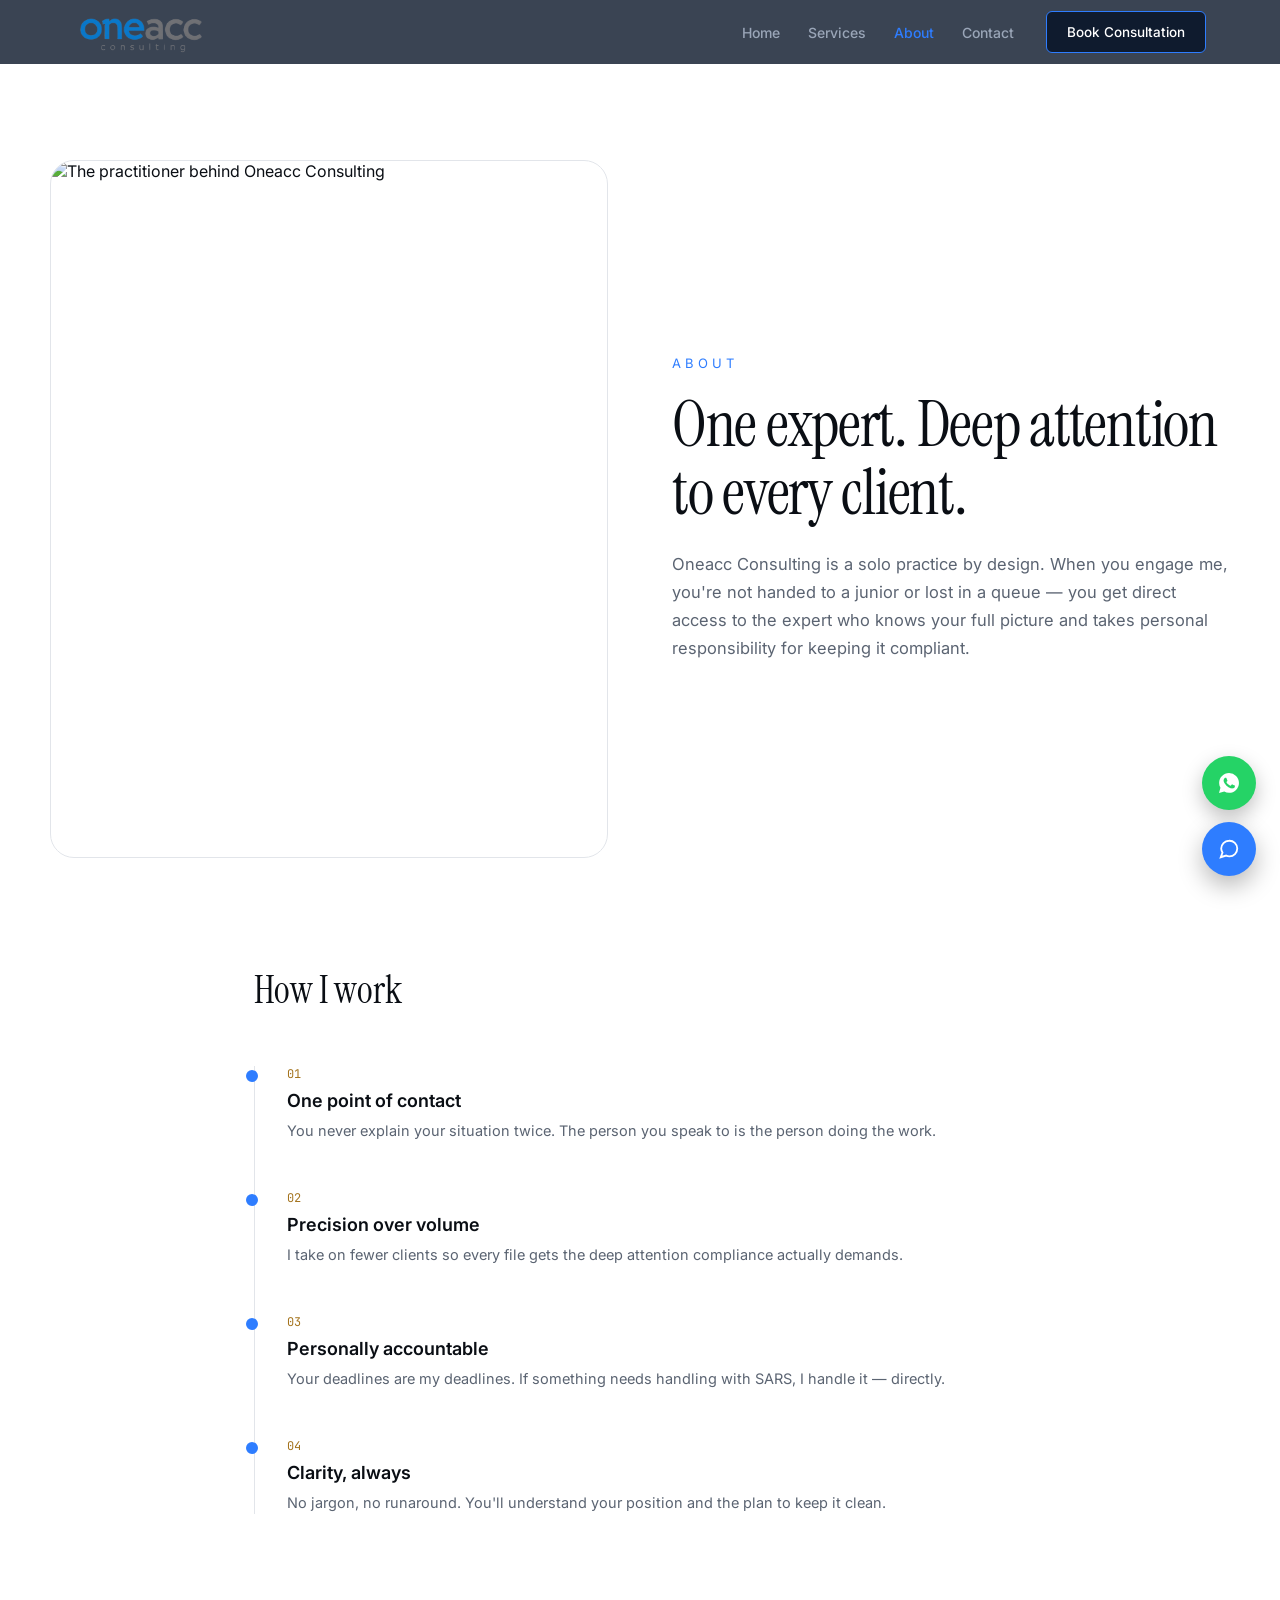
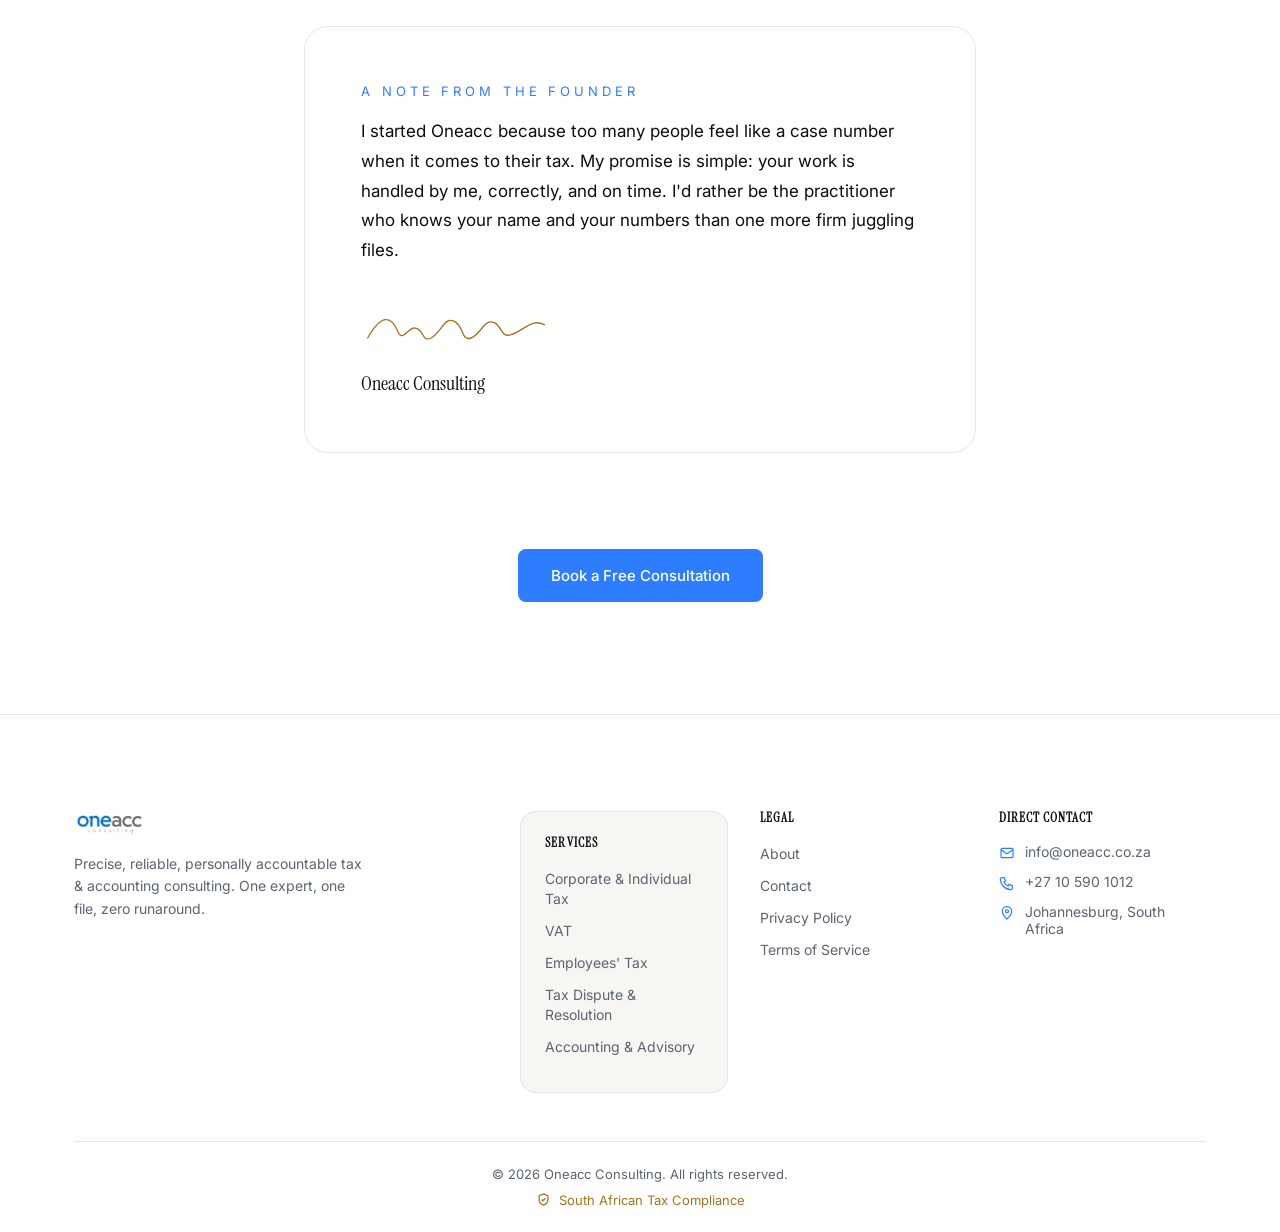
==== about.html @ d965325f "Initial commit: Oneacc Consulting site" ====
<!DOCTYPE html>
<html lang="en">
<head>
<meta charset="UTF-8" />
<meta name="viewport" content="width=device-width, initial-scale=1.0" />
<title>About — Oneacc Consulting</title>
<meta name="description" content="Oneacc Consulting is a solo practice by design — direct access to the expert who knows your full picture." />
<link rel="preconnect" href="https://fonts.googleapis.com" />
<link rel="preconnect" href="https://fonts.gstatic.com" crossorigin />
<link href="https://fonts.googleapis.com/css2?family=Instrument+Serif:ital@0;1&family=Inter:wght@300;400;500;600;700&family=JetBrains+Mono:wght@400;500;600;700&display=swap" rel="stylesheet" />
<link rel="stylesheet" href="styles.css?v=4" />
</head>
<body>

<header class="site-header glass-navy">
  <div class="wrap">
    <a href="index.html" class="logo"><img src="assets/logo.png" alt="Oneacc Consulting" /></a>
    <nav class="main-nav" id="main-nav">
      <ul>
        <li><a href="index.html">Home</a></li>
        <li><a href="services.html">Services</a></li>
        <li><a href="about.html" class="active">About</a></li>
        <li><a href="contact.html">Contact</a></li>
      </ul>
      <a href="contact.html" class="btn btn-nav btn-sm">Book Consultation</a>
    </nav>
    <button class="nav-toggle" aria-label="Toggle menu" aria-expanded="false">
      <svg viewBox="0 0 24 24" fill="none" stroke="currentColor" stroke-width="2"><path d="M3 6h18M3 12h18M3 18h18"/></svg>
    </button>
  </div>
</header>

<section class="wrap about-intro">
  <div class="portrait-frame reveal">
    <img src="https://images.unsplash.com/photo-1617244145995-f79f45448c5c?fm=jpg&amp;q=75&amp;w=900&amp;auto=format&amp;fit=crop" alt="The practitioner behind Oneacc Consulting" loading="lazy" />
  </div>
  <div class="reveal">
    <p class="eyebrow">About</p>
    <h1>One expert. Deep attention to every client.</h1>
    <p class="bio" style="margin-top:24px;">Oneacc Consulting is a solo practice by design. When you engage me, you're not handed to a junior or lost in a queue — you get direct access to the expert who knows your full picture and takes personal responsibility for keeping it compliant.</p>
  </div>
</section>

<section class="timeline-section">
  <h2 class="reveal">How I work</h2>
  <div class="timeline">
    <div class="timeline-item reveal">
      <span class="num">01</span>
      <h4>One point of contact</h4>
      <p>You never explain your situation twice. The person you speak to is the person doing the work.</p>
    </div>
    <div class="timeline-item reveal">
      <span class="num">02</span>
      <h4>Precision over volume</h4>
      <p>I take on fewer clients so every file gets the deep attention compliance actually demands.</p>
    </div>
    <div class="timeline-item reveal">
      <span class="num">03</span>
      <h4>Personally accountable</h4>
      <p>Your deadlines are my deadlines. If something needs handling with SARS, I handle it — directly.</p>
    </div>
    <div class="timeline-item reveal">
      <span class="num">04</span>
      <h4>Clarity, always</h4>
      <p>No jargon, no runaround. You'll understand your position and the plan to keep it clean.</p>
    </div>
  </div>
</section>

<div class="founder-note-wrap">
  <div class="founder-note reveal">
    <p class="eyebrow">A note from the founder</p>
    <p class="body">I started Oneacc because too many people feel like a case number when it comes to their tax. My promise is simple: your work is handled by me, correctly, and on time. I'd rather be the practitioner who knows your name and your numbers than one more firm juggling files.</p>
    <svg class="signature-svg" viewBox="0 0 300 80" xmlns="http://www.w3.org/2000/svg">
      <path d="M10 55 C 30 20, 45 20, 55 45 C 62 62, 70 40, 80 40 C 95 40, 90 62, 105 55 C 120 48, 125 22, 140 30 C 155 38, 150 60, 165 55 C 180 50, 185 25, 200 32 C 212 38, 210 55, 225 50 C 245 44, 255 25, 275 35" />
    </svg>
    <p class="signoff">Oneacc Consulting</p>
  </div>
</div>

<div class="about-cta reveal">
  <a href="contact.html" class="btn btn-action">Book a Free Consultation</a>
</div>

<footer class="site-footer">
  <div class="wrap">
    <div class="footer-grid">
      <div class="footer-brand">
        <a href="index.html"><img src="assets/logo.png" alt="Oneacc Consulting" /></a>
        <p>Precise, reliable, personally accountable tax &amp; accounting consulting. One expert, one file, zero runaround.</p>
      </div>
      <div class="footer-col footer-services">
        <h4>Services</h4>
        <ul>
          <li><a href="services.html">Corporate &amp; Individual Tax</a></li>
          <li><a href="services.html">VAT</a></li>
          <li><a href="services.html">Employees' Tax</a></li>
          <li><a href="services.html">Tax Dispute &amp; Resolution</a></li>
          <li><a href="services.html">Accounting &amp; Advisory</a></li>
        </ul>
      </div>
      <div class="footer-col">
        <h4>Legal</h4>
        <ul>
          <li><a href="about.html">About</a></li>
          <li><a href="contact.html">Contact</a></li>
          <li><a href="#">Privacy Policy</a></li>
          <li><a href="#">Terms of Service</a></li>
        </ul>
      </div>
      <div class="footer-col">
        <h4>Direct Contact</h4>
        <ul class="footer-contact">
          <li><svg viewBox="0 0 24 24" fill="none" stroke="currentColor" stroke-width="1.8"><rect x="3" y="5" width="18" height="14" rx="2"/><path d="M3 7l9 6 9-6"/></svg><span>info@oneacc.co.za</span></li>
          <li><svg viewBox="0 0 24 24" fill="none" stroke="currentColor" stroke-width="1.8"><path d="M4 4h4l2 5-2.5 1.5a12 12 0 0 0 6 6L15 14l5 2v4a2 2 0 0 1-2 2C9.5 22 2 14.5 2 6a2 2 0 0 1 2-2z"/></svg><span>+27 10 590 1012</span></li>
          <li><svg viewBox="0 0 24 24" fill="none" stroke="currentColor" stroke-width="1.8"><path d="M12 21s7-6.3 7-11.5A7 7 0 0 0 5 9.5C5 14.7 12 21 12 21z"/><circle cx="12" cy="9.5" r="2.3"/></svg><span>Johannesburg, South Africa</span></li>
        </ul>
      </div>
    </div>
    <div class="footer-bottom">
      <span>© <span id="year"></span> Oneacc Consulting. All rights reserved.</span>
      <span class="compliance-badge">
        <svg class="gold-breath" viewBox="0 0 24 24" fill="none" stroke="currentColor" stroke-width="2"><path d="M12 3l7 3v6c0 4.5-3 7.5-7 9-4-1.5-7-4.5-7-9V6l7-3z"/><path d="M9 12l2 2 4-4"/></svg>
        South African Tax Compliance
      </span>
    </div>
  </div>
</footer>

<a class="whatsapp-fab" href="https://wa.me/27839856199" target="_blank" rel="noopener" aria-label="Chat on WhatsApp">
  <svg viewBox="0 0 24 24" fill="currentColor"><path d="M12.04 2C6.58 2 2.13 6.45 2.13 11.91c0 1.75.46 3.45 1.32 4.95L2 22l5.28-1.38a9.9 9.9 0 0 0 4.76 1.21h.01c5.46 0 9.91-4.45 9.91-9.91 0-2.65-1.03-5.14-2.9-7.01A9.85 9.85 0 0 0 12.04 2zm5.79 14.02c-.24.68-1.4 1.31-1.93 1.35-.5.05-1 .25-3.36-.7-2.85-1.13-4.66-4.02-4.8-4.21-.14-.19-1.15-1.53-1.15-2.92 0-1.39.73-2.07.99-2.35.26-.28.56-.35.75-.35h.53c.17 0 .4-.03.62.47.24.56.81 1.95.88 2.09.07.14.12.31.02.5-.09.19-.14.31-.28.47-.14.16-.29.36-.42.48-.14.14-.28.29-.12.57.16.28.71 1.17 1.53 1.9 1.05.94 1.94 1.23 2.22 1.37.28.14.44.12.61-.07.16-.19.7-.81.89-1.09.19-.28.38-.23.63-.14.26.09 1.64.77 1.92.91.28.14.47.21.53.33.07.12.07.68-.17 1.36z"/></svg>
</a>

<button class="chat-toggle" id="chat-toggle" aria-label="Open assistant">
  <svg viewBox="0 0 24 24" fill="none" stroke="currentColor" stroke-width="2"><path d="M21 11.5a8.5 8.5 0 0 1-8.5 8.5c-1.3 0-2.5-.3-3.6-.8L3 21l1.9-5.1A8.4 8.4 0 0 1 3.5 11.5 8.5 8.5 0 0 1 12 3a8.5 8.5 0 0 1 9 8.5z"/></svg>
</button>
<div class="chat-panel" id="chat-panel">
  <div class="chat-head">
    <span class="dot gold-breath"></span>
    <h4>Consultant's Assistant</h4>
    <button id="chat-close" aria-label="Close assistant"><svg viewBox="0 0 24 24" fill="none" stroke="currentColor" stroke-width="2"><path d="M6 6l12 12M18 6L6 18"/></svg></button>
  </div>
  <div class="chat-body" id="chat-body">
    <div class="chat-msg bot">Hello — I'm the Oneacc assistant. Ask me about our services, documents you'll need, or general SARS deadlines.</div>
  </div>
  <div class="chat-input-row">
    <input type="text" id="chat-input" placeholder="Ask about services, documents, deadlines…" />
    <button id="chat-send" aria-label="Send"><svg viewBox="0 0 24 24" fill="none" stroke="currentColor" stroke-width="2"><path d="M22 2L11 13"/><path d="M22 2l-7 20-4-9-9-4 20-7z"/></svg></button>
  </div>
</div>

<script src="script.js?v=4"></script>
</body>
</html>
---- styles.css ----
/* ============================================
   Oneacc Consulting — stylesheet
   Built to the project handover spec (§2, §10, §11)
   ============================================ */

:root {
  --navy: #0f1b2e;
  --navy-soft: #16263f;
  --abyss: #f7f6f3;
  --slate-surface: #ffffff;
  --offwhite: #0a0e14;
  --muted-grey: #5b6472;
  --light: #f5f6f8;
  --muted-light: #9aa6b8;
  --action: #2e7dff;
  --action-bright: #6ca0ff;
  --gold: #a4741e;
  --gold-bright: #e8b75a;
  --whatsapp: #25d366;
  --hairline: #e2e5ea;

  --font-display: "Instrument Serif", Georgia, serif;
  --font-body: "Inter", -apple-system, BlinkMacSystemFont, "Segoe UI", sans-serif;
  --font-mono: "JetBrains Mono", ui-monospace, SFMono-Regular, monospace;

  --nav-height: 64px;
  --container: 1180px;
}

* { box-sizing: border-box; }
html { scroll-behavior: smooth; }
body {
  margin: 0;
  font-family: var(--font-body);
  color: var(--offwhite);
  background: var(--slate-surface);
  -webkit-font-smoothing: antialiased;
  padding-top: var(--nav-height);
}
img { max-width: 100%; display: block; }
a { color: inherit; text-decoration: none; }
h1, h2, h3, h4 { font-family: var(--font-display); font-weight: 400; margin: 0; line-height: 1.05; }
p { margin: 0; }
ul { margin: 0; padding: 0; list-style: none; }
button { font-family: inherit; cursor: pointer; }

.wrap { max-width: var(--container); margin: 0 auto; padding: 0 24px; }

:focus-visible { outline: 2px solid var(--action); outline-offset: 2px; }

@media (prefers-reduced-motion: reduce) {
  * { animation-duration: 0.001ms !important; transition-duration: 0.001ms !important; scroll-behavior: auto !important; }
}

.eyebrow { font-size: 13px; text-transform: uppercase; letter-spacing: 0.3em; color: var(--action); margin-bottom: 20px; }
.eyebrow.on-navy { color: var(--action-bright); }
.eyebrow.gold { color: var(--gold); }

/* ---------- Reveal-on-scroll ---------- */
.reveal { opacity: 0; transform: translateY(20px); filter: blur(6px); transition: opacity 0.7s cubic-bezier(.22,1,.36,1), transform 0.7s cubic-bezier(.22,1,.36,1), filter 0.7s cubic-bezier(.22,1,.36,1); }
.reveal.in-view { opacity: 1; transform: translateY(0); filter: blur(0); }

/* ---------- Buttons ---------- */
.btn { display: inline-flex; align-items: center; justify-content: center; gap: 8px; padding: 16px 32px; border-radius: 8px; font-size: 15px; font-weight: 500; border: 1px solid transparent; transition: transform 0.3s ease, box-shadow 0.3s ease, background-color 0.3s ease, font-weight 0.3s ease; white-space: nowrap; }
.btn-action { background: var(--action); color: #fff; }
.btn-action:hover { transform: scale(1.03); box-shadow: 0 0 0 6px rgba(46,125,255,0.16); font-weight: 600; }
.btn-outline-action { background: transparent; border-color: var(--action-bright); color: var(--action-bright); }
.btn-outline-action:hover { transform: scale(1.03); background: rgba(108,160,255,0.08); box-shadow: 0 0 0 6px rgba(108,160,255,0.1); font-weight: 600; }
.btn-outline-action.on-light { border-color: var(--action); color: var(--action); }
.btn-cta { background: transparent; border-color: var(--action-bright); color: var(--action-bright); }
.btn-cta:hover { transform: scale(1.03); background: rgba(108,160,255,0.08); box-shadow: 0 0 0 6px rgba(108,160,255,0.1); font-weight: 600; }
.btn-sm { padding: 12px 20px; font-size: 13.5px; border-radius: 6px; }
.btn:disabled { opacity: 0.6; cursor: not-allowed; transform: none; }
.btn-nav { background: var(--navy); border: 1.5px solid var(--action); color: #fff; }
.btn-nav:hover { background: var(--action); border-color: var(--action); transform: scale(1.03); box-shadow: 0 0 0 6px rgba(46,125,255,0.16); }

/* ---------- Navbar (constant dark glass) ---------- */
.site-header { position: fixed; top: 0; left: 0; right: 0; z-index: 200; height: var(--nav-height);}
.glass-navy { background: rgba(15, 27, 46, 0.82); backdrop-filter: blur(16px); -webkit-backdrop-filter: blur(16px); }
.site-header .wrap { display: flex; align-items: center; justify-content: space-between; height: 100%; }
.logo img { height: 45px; width: auto; display: block; }
.main-nav { display: flex; align-items: center; gap: 32px; }
.main-nav ul { display: flex; gap: 28px; }
.main-nav ul a { font-size: 14px; font-weight: 500; color: var(--muted-light); transition: color 0.15s ease; }
.main-nav ul a:hover { color: var(--action); }
.main-nav ul a.active { color: var(--action); }
.nav-toggle { display: none; background: none; border: none; padding: 6px; color: #fff; }
.nav-toggle svg { width: 24px; height: 24px; }

@media (max-width: 860px) {
  .main-nav { position: fixed; inset: var(--nav-height) 0 auto 0; flex-direction: column; align-items: stretch; padding: 8px 24px 24px; gap: 16px; transform: translateY(-8px); opacity: 0; pointer-events: none; transition: opacity 0.18s ease, transform 0.18s ease; }
  .main-nav.open { opacity: 1; transform: translateY(0); pointer-events: auto; }
  .main-nav ul { flex-direction: column; gap: 4px; }
  .main-nav ul a { display: block; padding: 10px 2px; }
  .main-nav .btn { width: 100%; text-align: center; margin-top: 8px; }
  .nav-toggle { display: block; }
}

/* ---------- Hero texture / glass utilities ---------- */
.hero-texture {
  position: absolute; inset: 0; pointer-events: none;
  background:
    radial-gradient(ellipse 900px 600px at 85% 0%, rgba(46,125,255,0.16), transparent 60%),
    radial-gradient(ellipse 700px 500px at 0% 100%, rgba(164,116,30,0.10), transparent 60%),
    repeating-linear-gradient(115deg, rgba(255,255,255,0.02) 0px, rgba(255,255,255,0.02) 1px, transparent 1px, transparent 90px);
}
.glass-panel { background: rgba(255,255,255,0.75); backdrop-filter: blur(16px); -webkit-backdrop-filter: blur(16px); }

/* ---------- Home hero ---------- */
.hero { position: relative; min-height: 100vh; display: flex; align-items: center; overflow: hidden; background: var(--navy); }
.hero-bg-photo { position: absolute; inset: 0; width: 100%; height: 100%; object-fit: cover; opacity: 0.16; mix-blend-mode: luminosity; }
.hero-bg-gradient { position: absolute; inset: 0; background: linear-gradient(0deg, var(--navy) 0%, rgba(15,27,46,0.65) 55%, rgba(15,27,46,0.35) 100%); }
.hero-content { position: relative; width: 100%; padding: 48px 0 128px; }
.hero h1 { color: var(--light); font-size: clamp(3rem, 8vw, 6.5rem); line-height: 0.95; letter-spacing: -0.025em; max-width: 16ch; }
.hero-lede { margin-top: 40px; font-size: 18px; line-height: 1.7; color: var(--muted-light); max-width: 42ch; font-family: var(--font-body); }
.hero-actions { margin-top: 48px; display: flex; flex-wrap: wrap; gap: 16px; }

.promise-card { position: absolute; right: 24px; bottom: 64px; max-width: 300px; border-radius: 16px; padding: 26px 32px; display: none; }
@media (min-width: 1024px) { .promise-card { display: block; } }
.promise-card .eyebrow { font-size: 11px; margin-bottom: 8px; }
.promise-card p { font-family: var(--font-display); font-size: 30px; line-height: 1.2; color: var(--offwhite); }

/* ---------- Section shells ---------- */
.section-abyss { background: var(--abyss); border-top: 1px solid var(--hairline); border-bottom: 1px solid var(--hairline); }
.section-navy { background: var(--navy); }
.section-pad { padding: 128px 0; }
.section-head h2 { max-width: 46ch; }
.section-abyss h2, .section-abyss .heading { color: var(--offwhite); font-size: clamp(2rem, 5vw, 3.6rem); letter-spacing: -0.02em; line-height: 1.05; }
.section-navy h2, .section-navy .heading { color: var(--light); font-size: clamp(2rem, 5vw, 3.6rem); letter-spacing: -0.02em; line-height: 1.05; }

/* ---------- Trust pillars ---------- */
.pillars { margin-top: 64px; display: grid; gap: 40px; grid-template-columns: repeat(3, 1fr); }
.pillar { border-top: 1px solid var(--hairline); padding-top: 24px; }
.pillar svg { width: 32px; height: 32px; color: var(--action); stroke-width: 1.5; margin-bottom: 16px; }
.pillar h3 { font-family: var(--font-body); font-weight: 600; font-size: 18px; margin-bottom: 10px; }
.pillar p { color: var(--muted-grey); font-size: 15px; line-height: 1.65; }
@media (max-width: 780px) { .pillars { grid-template-columns: 1fr; } }

/* ---------- What I Do grid ---------- */
.do-grid { margin-top: 64px; display: grid; gap: 24px; grid-template-columns: repeat(3, 1fr); }
@media (max-width: 980px) { .do-grid { grid-template-columns: repeat(2, 1fr); } }
@media (max-width: 640px) { .do-grid { grid-template-columns: 1fr; } }
.do-card { display: block; height: 100%; background: var(--navy-soft); border: 1px solid rgba(255,255,255,0.08); border-radius: 16px; padding: 32px; transition: transform 0.3s ease, border-color 0.3s ease; }
.do-card:hover { transform: translateY(-4px); border-color: rgba(46,125,255,0.6); }
.do-card h3 { color: var(--light); font-size: 26px; margin-bottom: 14px; transition: color 0.2s ease; }
.do-card:hover h3 { color: var(--action-bright); }
.do-card p { color: var(--muted-light); font-size: 14.5px; line-height: 1.6; }
.do-card-explore { display: flex; height: 100%; align-items: center; justify-content: space-between; border-radius: 16px; padding: 32px; background: var(--action); transition: transform 0.3s ease, box-shadow 0.3s ease; }
.do-card-explore:hover { transform: scale(1.02); box-shadow: 0 0 0 8px rgba(46,125,255,0.14); }
.do-card-explore span { font-family: var(--font-display); font-size: 26px; color: #fff; }
.do-card-explore svg { width: 22px; height: 22px; color: #fff; transition: transform 0.2s ease; }
.do-card-explore:hover svg { transform: translateX(4px); }

/* ---------- Closing CTA ---------- */
.cta-section { position: relative; overflow: hidden; text-align: center; padding: 128px 0; }
.cta-section .hero-texture { opacity: 0.6; }
.cta-section h2 { position: relative; color: var(--light); font-size: clamp(2.2rem, 6vw, 4.6rem); line-height: 1.05; }
.cta-section p { position: relative; margin: 32px auto 0; color: var(--muted-light); font-size: 17px; max-width: 42ch; line-height: 1.6; }
.cta-section .hero-actions { position: relative; justify-content: center; margin-top: 48px; }

/* ---------- Compliance badge (gold breath) ---------- */
.gold-breath { animation: goldBreath 5s ease-in-out infinite; }
@keyframes goldBreath { 0%, 100% { opacity: 1; } 50% { opacity: 0.5; } }
.compliance-badge { display: inline-flex; align-items: center; gap: 8px; color: var(--gold); font-size: 13px; }
.compliance-badge svg { width: 15px; height: 15px; }

/* ---------- Footer ---------- */
.site-footer { background: var(--slate-surface); border-top: 1px solid var(--hairline); }
.footer-grid { padding: 96px 0 48px; display: grid; grid-template-columns: 2fr 1fr 1fr 1fr; gap: 32px; }
.footer-brand img { height: 24px; margin-bottom: 18px; }
.footer-brand p { color: var(--muted-grey); font-size: 14px; line-height: 1.6; max-width: 32ch; }
.footer-services { background: var(--abyss); border: 1px solid var(--hairline); border-radius: 16px; padding: 24px; }
.footer-services h4 { color: var(--action); }
.footer-col h4 { font-size: 13px; font-weight: 600; text-transform: uppercase; letter-spacing: 0.08em; color: var(--offwhite); margin-bottom: 18px; }
.footer-col ul li { margin-bottom: 12px; }
.footer-col a { font-size: 14px; color: var(--muted-grey); }
.footer-col a:hover { color: var(--action); }
.footer-contact li { display: flex; gap: 10px; align-items: flex-start; margin-bottom: 14px; font-size: 14px; color: var(--muted-grey); }
.footer-contact svg { width: 16px; height: 16px; color: var(--action); flex-shrink: 0; margin-top: 2px; }
.footer-bottom { border-top: 1px solid var(--hairline); padding: 24px 0; display: flex; flex-direction: column; align-items: center; justify-content: center; gap: 10px; text-align: center; font-size: 13px; color: var(--muted-grey); }
@media (max-width: 880px) { .footer-grid { grid-template-columns: 1fr 1fr; } }
@media (max-width: 560px) { .footer-grid { grid-template-columns: 1fr; } }

/* ---------- Floating WhatsApp + Chatbot ---------- */
.whatsapp-fab { position: fixed; right: 24px; bottom: 90px; z-index: 150; width: 54px; height: 54px; border-radius: 50%; background: var(--whatsapp); color: #fff; display: flex; align-items: center; justify-content: center; box-shadow: 0 8px 20px rgba(0,0,0,0.25); transition: transform 0.2s ease; }
.whatsapp-fab:hover { transform: scale(1.1); }
.whatsapp-fab svg { width: 24px; height: 24px; }

.chat-toggle { position: fixed; right: 24px; bottom: 24px; z-index: 150; width: 54px; height: 54px; border-radius: 50%; background: var(--action); color: #fff; display: flex; align-items: center; justify-content: center; box-shadow: 0 10px 24px rgba(0,0,0,0.28); border: none; transition: transform 0.2s ease; }
.chat-toggle:hover { transform: scale(1.08); }
.chat-toggle svg { width: 22px; height: 22px; }

.chat-panel { position: fixed; right: 24px; bottom: 90px; z-index: 160; width: min(384px, calc(100vw - 48px)); height: min(520px, 70vh); background: var(--navy); border: 1px solid rgba(255,255,255,0.1); border-radius: 16px; box-shadow: 0 30px 70px rgba(0,0,0,0.4); display: none; flex-direction: column; overflow: hidden; opacity: 0; transform: scale(0.96); transition: opacity 0.2s ease, transform 0.2s ease; }
.chat-panel.open { display: flex; opacity: 1; transform: scale(1); }
.chat-head { display: flex; align-items: center; gap: 10px; padding: 16px 18px; border-bottom: 1px solid rgba(255,255,255,0.08); }
.chat-head .dot { width: 8px; height: 8px; border-radius: 50%; background: var(--gold); }
.chat-head h4 { color: var(--light); font-family: var(--font-body); font-weight: 600; font-size: 14px; flex: 1; }
.chat-head button { background: none; border: none; color: var(--muted-light); }
.chat-head button svg { width: 18px; height: 18px; }
.chat-body { flex: 1; overflow-y: auto; padding: 16px 18px; display: flex; flex-direction: column; gap: 12px; }
.chat-msg { font-size: 13.5px; line-height: 1.55; padding: 11px 14px; border-radius: 10px; max-width: 88%; }
.chat-msg.bot { background: var(--navy-soft); color: rgba(245,246,248,0.9); align-self: flex-start; }
.chat-msg.user { background: var(--action); color: #fff; align-self: flex-end; }
.chat-msg.typing { color: var(--muted-light); font-style: italic; }
.chat-input-row { display: flex; border-top: 1px solid rgba(255,255,255,0.08); }
.chat-input-row input { flex: 1; background: transparent; border: none; padding: 14px 16px; color: var(--light); font-size: 13.5px; font-family: inherit; }
.chat-input-row input::placeholder { color: var(--muted-light); }
.chat-input-row input:focus { outline: none; }
.chat-input-row button { background: none; border: none; color: var(--action-bright); padding: 0 16px; }
.chat-input-row button svg { width: 18px; height: 18px; }

/* ---------- Page header (Services/About/Contact) ---------- */
.page-head { padding: 96px 0 0; }
.page-head h1 { font-size: clamp(2.5rem, 6vw, 5rem); letter-spacing: -0.02em; max-width: 22ch; }
.page-head p { margin-top: 24px; font-size: 17px; color: var(--muted-grey); max-width: 46ch; line-height: 1.6; font-family: var(--font-body); }

/* ---------- Services page ---------- */
.tax-cards { margin-top: 64px; display: flex; flex-direction: column; gap: 24px; }
.tax-card { display: grid; grid-template-columns: repeat(5, 1fr); gap: 32px; align-items: center; background: var(--slate-surface); border: 1px solid var(--hairline); border-radius: 24px; padding: 48px; transition: border-color 0.3s ease; }
.tax-card:hover { border-color: rgba(46,125,255,0.5); }
.tax-card:hover h3 { color: var(--action); }
.tax-card-text { grid-column: span 3; }
.tax-card-visual { grid-column: span 2; height: 176px; border-radius: 14px; overflow: hidden; position: relative; }
.tax-card-visual img { width: 100%; height: 100%; object-fit: cover; transition: transform 0.4s ease; }
.tax-card:hover .tax-card-visual img { transform: scale(1.05); }
.tax-card-num { font-family: var(--font-mono); font-size: 13px; color: var(--gold); display: block; margin-bottom: 16px; }
.tax-card svg.icon { width: 30px; height: 30px; color: var(--action); margin-bottom: 16px; }
.tax-card h3 { font-family: var(--font-body); font-weight: 600; font-size: 24px; margin-bottom: 12px; transition: color 0.2s ease; }
.tax-card > .tax-card-text > p.summary { color: var(--muted-grey); font-size: 15px; line-height: 1.65; margin-bottom: 22px; }
.tax-card ul { margin-bottom: 26px; }
.tax-card ul li { font-size: 14px; color: var(--offwhite); padding-left: 22px; position: relative; margin-bottom: 9px; }
.tax-card ul li::before { content: "✓"; position: absolute; left: 0; top: 1px; color: var(--action); font-size: 12px; font-weight: 700; }
@media (max-width: 900px) {
  .tax-card { grid-template-columns: 1fr; padding: 32px; }
  .tax-card-text { grid-column: auto; }
  .tax-card-visual { grid-column: auto; order: -1; }
}

.advisory-block { margin-top: 96px; display: grid; grid-template-columns: 1fr 2fr; gap: 32px; align-items: center; background: var(--abyss); border: 1px solid var(--hairline); border-radius: 24px; padding: 40px; }
.advisory-visual { height: 160px; border-radius: 14px; overflow: hidden; }
.advisory-visual img { width: 100%; height: 100%; object-fit: cover; }
.advisory-block h3 { font-family: var(--font-body); font-weight: 600; font-size: 24px; margin: 12px 0 10px; }
.advisory-block .eyebrow { margin-bottom: 8px; }
.advisory-block p.summary { color: var(--muted-grey); font-size: 14.5px; line-height: 1.65; margin-bottom: 18px; }
.advisory-block ul li { font-size: 13.5px; color: var(--muted-grey); padding-left: 20px; position: relative; margin-bottom: 8px; }
.advisory-block ul li::before { content: "✓"; position: absolute; left: 0; color: var(--action); font-size: 11px; top: 1px; }
@media (max-width: 780px) { .advisory-block { grid-template-columns: 1fr; padding: 28px; } }

.center-cta { border-top: 1px solid var(--hairline); text-align: center; padding: 96px 0; }
.center-cta h2 { font-size: clamp(1.8rem, 4vw, 2.6rem); margin-bottom: 16px; }
.center-cta p { color: var(--muted-grey); margin-bottom: 32px; }

/* ---------- About page ---------- */
.about-intro { padding: 96px 0 0; display: grid; grid-template-columns: 1fr 1fr; gap: 64px; align-items: center; }
@media (max-width: 980px) { .about-intro { grid-template-columns: 1fr; gap: 40px; } }
.portrait-frame { border-radius: 24px; overflow: hidden; border: 1px solid var(--hairline); aspect-ratio: 4/5; position: relative; }
.portrait-frame img { width: 100%; height: 100%; object-fit: cover; }
.about-intro h1 { font-size: clamp(2.5rem, 5vw, 4rem); letter-spacing: -0.02em; margin-bottom: 24px; }
.about-intro .bio { color: var(--muted-grey); font-size: 16.5px; line-height: 1.7; }

.timeline-section { max-width: 820px; margin: 0 auto; padding: 112px 24px 0; }
.timeline-section h2 { font-size: clamp(1.8rem, 4vw, 2.4rem); margin-bottom: 56px; }
.timeline { position: relative; border-left: 1px solid var(--hairline); padding-left: 32px; display: flex; flex-direction: column; gap: 48px; }
.timeline-item { position: relative; }
.timeline-item::before { content: ""; position: absolute; left: -41px; top: 4px; width: 12px; height: 12px; border-radius: 50%; background: var(--action); }
.timeline-item .num { font-family: var(--font-mono); font-size: 12px; color: var(--gold); display: block; margin-bottom: 10px; }
.timeline-item h4 { font-family: var(--font-body); font-weight: 600; font-size: 18px; margin-bottom: 8px; }
.timeline-item p { color: var(--muted-grey); font-size: 14.5px; line-height: 1.6; }

.founder-note-wrap { max-width: 720px; margin: 112px auto 0; padding: 0 24px; }
.founder-note { background: var(--slate-surface); border: 1px solid var(--hairline); border-radius: 24px; padding: 56px; }
.founder-note .eyebrow { margin-bottom: 18px; }
.founder-note p.body { font-family: var(--font-body); font-size: 17px; line-height: 1.75; color: var(--offwhite); margin-bottom: 32px; }
.signature-svg { width: 200px; height: 60px; margin-bottom: 8px; }
.signature-svg path { fill: none; stroke: var(--gold); stroke-width: 2; stroke-linecap: round; }
.founder-note .signoff { font-family: var(--font-display); font-size: 20px; }

.about-cta { max-width: 640px; margin: 96px auto 0; padding: 0 24px 112px; text-align: center; }

/* ---------- Contact page ---------- */
.contact-forms { margin-top: 64px; display: grid; grid-template-columns: 1fr 1fr; gap: 24px; }
@media (max-width: 940px) { .contact-forms { grid-template-columns: 1fr; } }
.form-card { background: var(--slate-surface); border: 1px solid var(--hairline); border-radius: 24px; padding: 40px; }
.form-card .tag { font-size: 12px; text-transform: uppercase; letter-spacing: 0.1em; margin-bottom: 10px; color: var(--action); }
.form-card.quote .tag { color: var(--gold); }
.form-card h3 { font-size: 30px; margin-bottom: 8px; }
.form-card .subtitle { color: var(--muted-grey); font-size: 14px; margin-bottom: 28px; }

form.lead-form { display: grid; gap: 16px; }
.field label { display: block; font-size: 12.5px; font-weight: 600; color: var(--offwhite); margin-bottom: 6px; }
.field input, .field select, .field textarea {
  width: 100%; padding: 13px 14px; border: 1px solid var(--hairline); border-radius: 8px;
  font-family: inherit; font-size: 14.5px; color: var(--offwhite); background: var(--slate-surface);
  transition: border-color 0.15s ease;
}
.field input:focus, .field select:focus, .field textarea:focus { border-color: var(--action); outline: none; }
.field textarea { resize: vertical; min-height: 120px; }
.form-status { font-size: 13.5px; padding: 12px 14px; border-radius: 8px; display: none; }
.form-status.show { display: block; }
.form-status.success { background: #e7f6ec; color: #1b7a3c; }
.form-status.error { background: #fbe9e7; color: #b23a2c; }
.success-block { text-align: center; padding: 40px 10px; }
.success-block svg { width: 48px; height: 48px; color: var(--action); margin: 0 auto 16px; }
.success-block h4 { font-size: 26px; margin-bottom: 12px; }
.success-block p { color: var(--muted-grey); font-size: 14px; max-width: 30ch; margin: 0 auto; line-height: 1.6; }

.contact-strip { margin-top: 80px; border-radius: 24px; overflow: hidden; border: 1px solid var(--hairline); position: relative; background: linear-gradient(155deg, var(--navy-soft), var(--navy)); }
.contact-strip-inner { position: relative; padding: 56px 32px; display: grid; grid-template-columns: repeat(4, 1fr); gap: 24px; text-align: center; }
@media (max-width: 780px) { .contact-strip-inner { grid-template-columns: 1fr 1fr; } }
.contact-strip-item svg { width: 22px; height: 22px; color: var(--action-bright); margin: 0 auto 12px; }
.contact-strip-item span { display: block; font-size: 14px; color: var(--light); font-weight: 500; }
.contact-strip-item.wa svg { color: var(--whatsapp); }

/* ---------- 404 ---------- */
.notfound { min-height: calc(100vh - var(--nav-height)); display: flex; align-items: center; justify-content: center; text-align: center; background: var(--navy); padding: 48px 24px; }
.notfound .big { font-family: var(--font-display); font-size: clamp(6rem, 20vw, 12rem); color: rgba(245,246,248,0.16); line-height: 1; }
.notfound h1 { color: var(--light); font-size: 28px; margin-top: 8px; }
.notfound p { color: var(--muted-light); margin-top: 12px; font-size: 15px; }
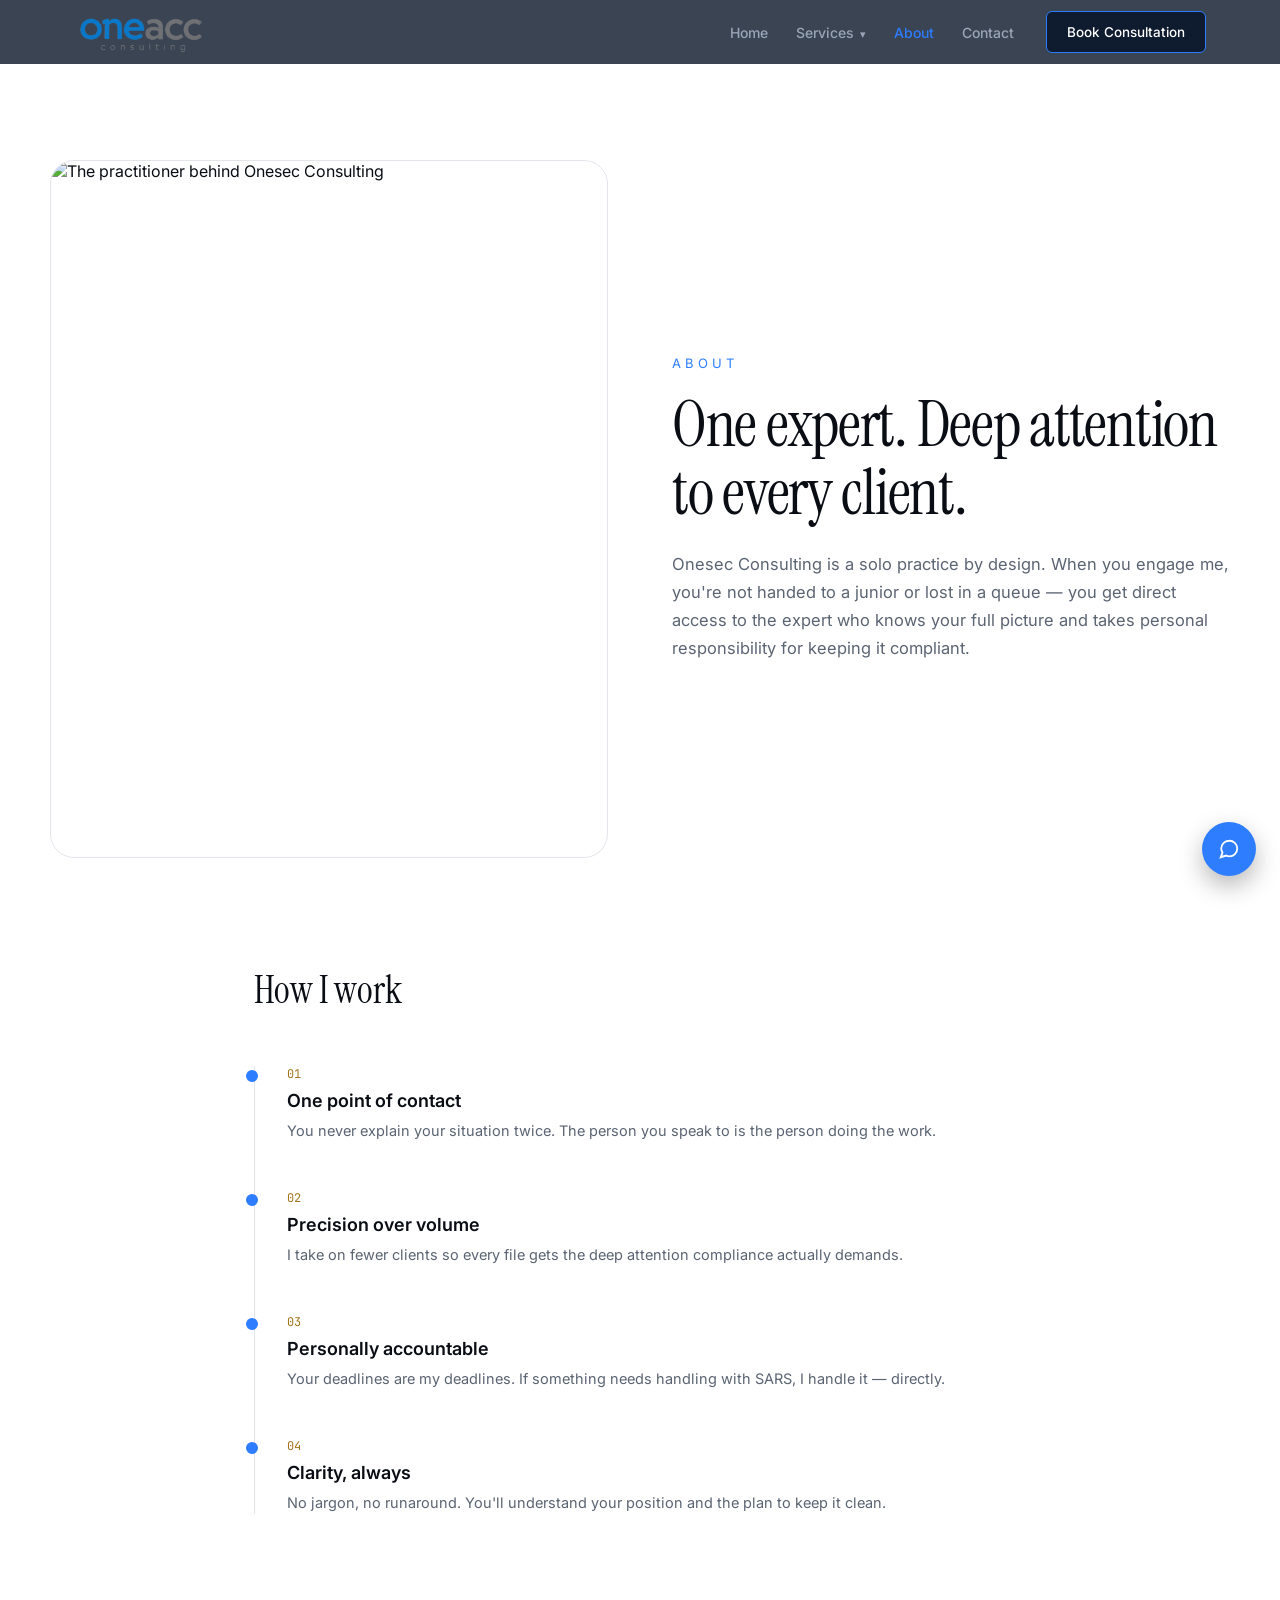
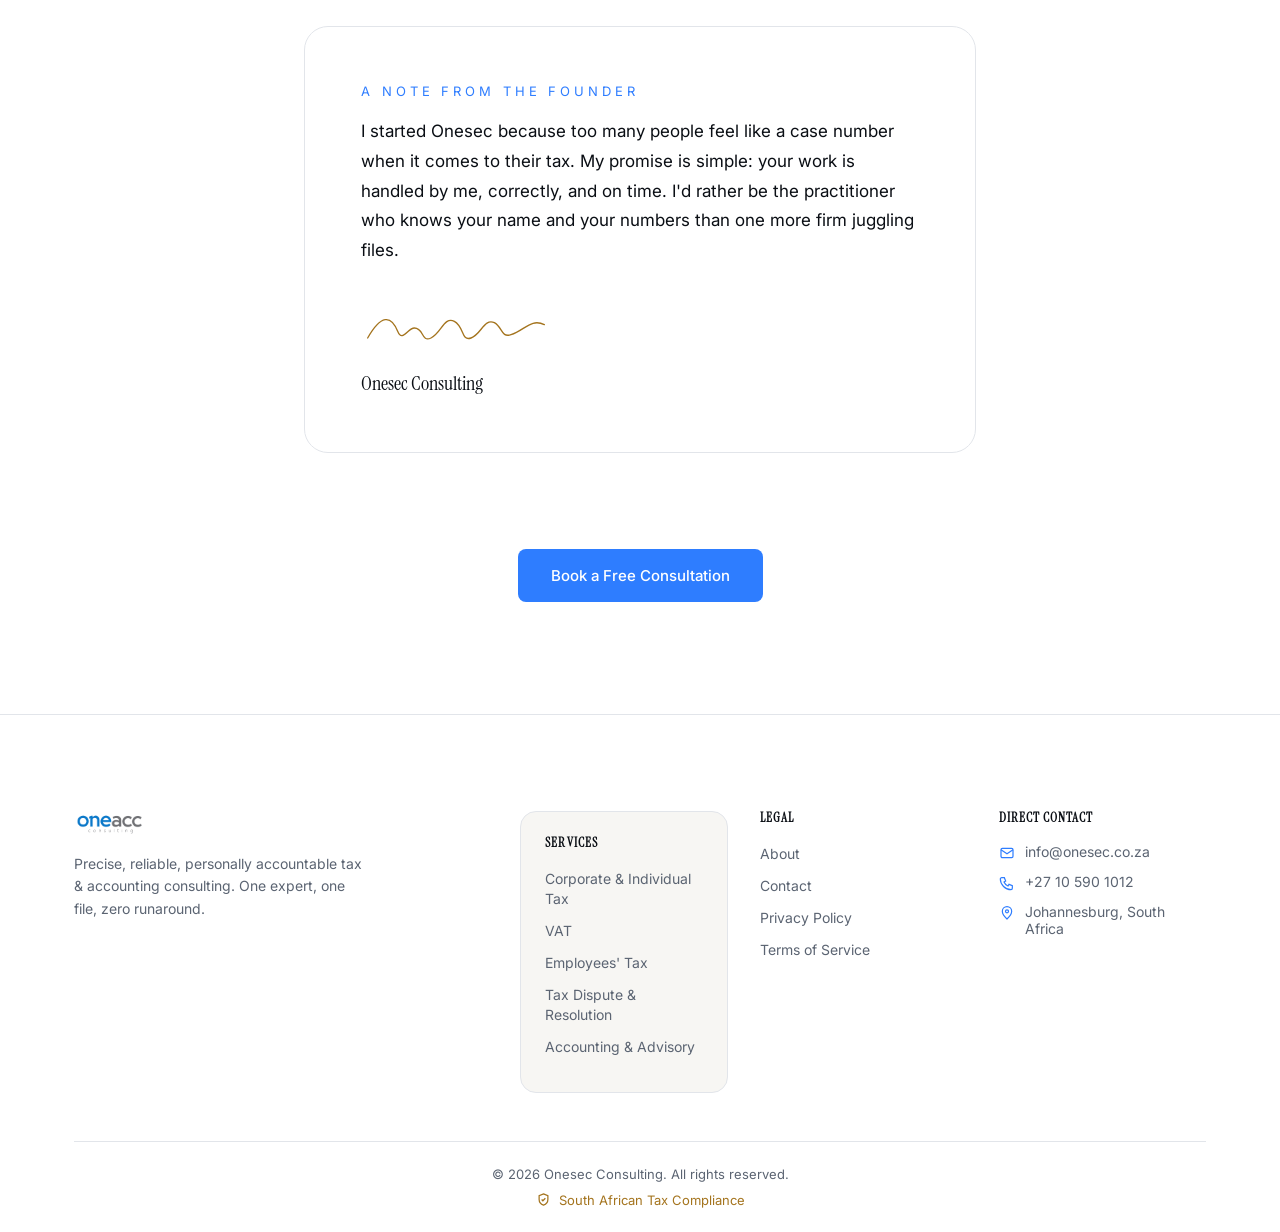
==== commit 0c27f7c9: "all changes" ====
--- a/about.html
+++ b/about.html
@@ -3,8 +3,8 @@
 <head>
 <meta charset="UTF-8" />
 <meta name="viewport" content="width=device-width, initial-scale=1.0" />
-<title>About — Oneacc Consulting</title>
-<meta name="description" content="Oneacc Consulting is a solo practice by design — direct access to the expert who knows your full picture." />
+<title>About — Onesec Consulting</title>
+<meta name="description" content="Onesec Consulting is a solo practice by design — direct access to the expert who knows your full picture." />
 <link rel="preconnect" href="https://fonts.googleapis.com" />
 <link rel="preconnect" href="https://fonts.gstatic.com" crossorigin />
 <link href="https://fonts.googleapis.com/css2?family=Instrument+Serif:ital@0;1&family=Inter:wght@300;400;500;600;700&family=JetBrains+Mono:wght@400;500;600;700&display=swap" rel="stylesheet" />
@@ -14,11 +14,21 @@
 
 <header class="site-header glass-navy">
   <div class="wrap">
-    <a href="index.html" class="logo"><img src="assets/logo.png" alt="Oneacc Consulting" /></a>
+    <a href="index.html" class="logo"><img src="assets/logo.png" alt="Onesec Consulting" /></a>
     <nav class="main-nav" id="main-nav">
       <ul>
         <li><a href="index.html">Home</a></li>
-        <li><a href="services.html">Services</a></li>
+        <li class="has-dropdown">
+          <a href="services.html">Services</a>
+          <ul class="dropdown">
+            <li><a href="services.html#corporate-individual-tax">Corporate &amp; Individual Tax</a></li>
+            <li><a href="services.html#vat">Value Added Tax (VAT)</a></li>
+            <li><a href="services.html#employees-tax">Employees' Tax (PAYE, UIF, SDL)</a></li>
+            <li><a href="services.html#tax-consulting">Tax Consulting &amp; Compliance</a></li>
+            <li><a href="services.html#tax-dispute">Tax Dispute &amp; Resolution</a></li>
+            <li><a href="services.html#accounting-advisory">Accounting &amp; Advisory</a></li>
+          </ul>
+        </li>
         <li><a href="about.html" class="active">About</a></li>
         <li><a href="contact.html">Contact</a></li>
       </ul>
@@ -32,12 +42,12 @@
 
 <section class="wrap about-intro">
   <div class="portrait-frame reveal">
-    <img src="https://images.unsplash.com/photo-1617244145995-f79f45448c5c?fm=jpg&amp;q=75&amp;w=900&amp;auto=format&amp;fit=crop" alt="The practitioner behind Oneacc Consulting" loading="lazy" />
+    <img src="https://images.unsplash.com/photo-1617244145995-f79f45448c5c?fm=jpg&amp;q=75&amp;w=900&amp;auto=format&amp;fit=crop" alt="The practitioner behind Onesec Consulting" loading="lazy" />
   </div>
   <div class="reveal">
     <p class="eyebrow">About</p>
     <h1>One expert. Deep attention to every client.</h1>
-    <p class="bio" style="margin-top:24px;">Oneacc Consulting is a solo practice by design. When you engage me, you're not handed to a junior or lost in a queue — you get direct access to the expert who knows your full picture and takes personal responsibility for keeping it compliant.</p>
+    <p class="bio" style="margin-top:24px;">Onesec Consulting is a solo practice by design. When you engage me, you're not handed to a junior or lost in a queue — you get direct access to the expert who knows your full picture and takes personal responsibility for keeping it compliant.</p>
   </div>
 </section>
 
@@ -70,11 +80,11 @@
 <div class="founder-note-wrap">
   <div class="founder-note reveal">
     <p class="eyebrow">A note from the founder</p>
-    <p class="body">I started Oneacc because too many people feel like a case number when it comes to their tax. My promise is simple: your work is handled by me, correctly, and on time. I'd rather be the practitioner who knows your name and your numbers than one more firm juggling files.</p>
+    <p class="body">I started Onesec because too many people feel like a case number when it comes to their tax. My promise is simple: your work is handled by me, correctly, and on time. I'd rather be the practitioner who knows your name and your numbers than one more firm juggling files.</p>
     <svg class="signature-svg" viewBox="0 0 300 80" xmlns="http://www.w3.org/2000/svg">
       <path d="M10 55 C 30 20, 45 20, 55 45 C 62 62, 70 40, 80 40 C 95 40, 90 62, 105 55 C 120 48, 125 22, 140 30 C 155 38, 150 60, 165 55 C 180 50, 185 25, 200 32 C 212 38, 210 55, 225 50 C 245 44, 255 25, 275 35" />
     </svg>
-    <p class="signoff">Oneacc Consulting</p>
+    <p class="signoff">Onesec Consulting</p>
   </div>
 </div>
 
@@ -86,17 +96,17 @@
   <div class="wrap">
     <div class="footer-grid">
       <div class="footer-brand">
-        <a href="index.html"><img src="assets/logo.png" alt="Oneacc Consulting" /></a>
+        <a href="index.html"><img src="assets/logo.png" alt="Onesec Consulting" /></a>
         <p>Precise, reliable, personally accountable tax &amp; accounting consulting. One expert, one file, zero runaround.</p>
       </div>
       <div class="footer-col footer-services">
         <h4>Services</h4>
         <ul>
-          <li><a href="services.html">Corporate &amp; Individual Tax</a></li>
-          <li><a href="services.html">VAT</a></li>
-          <li><a href="services.html">Employees' Tax</a></li>
-          <li><a href="services.html">Tax Dispute &amp; Resolution</a></li>
-          <li><a href="services.html">Accounting &amp; Advisory</a></li>
+          <li><a href="services.html#corporate-individual-tax">Corporate &amp; Individual Tax</a></li>
+          <li><a href="services.html#vat">VAT</a></li>
+          <li><a href="services.html#employees-tax">Employees' Tax</a></li>
+          <li><a href="services.html#tax-dispute">Tax Dispute &amp; Resolution</a></li>
+          <li><a href="services.html#accounting-advisory">Accounting &amp; Advisory</a></li>
         </ul>
       </div>
       <div class="footer-col">
@@ -111,14 +121,14 @@
       <div class="footer-col">
         <h4>Direct Contact</h4>
         <ul class="footer-contact">
-          <li><svg viewBox="0 0 24 24" fill="none" stroke="currentColor" stroke-width="1.8"><rect x="3" y="5" width="18" height="14" rx="2"/><path d="M3 7l9 6 9-6"/></svg><span>info@oneacc.co.za</span></li>
+          <li><svg viewBox="0 0 24 24" fill="none" stroke="currentColor" stroke-width="1.8"><rect x="3" y="5" width="18" height="14" rx="2"/><path d="M3 7l9 6 9-6"/></svg><span>info@onesec.co.za</span></li>
           <li><svg viewBox="0 0 24 24" fill="none" stroke="currentColor" stroke-width="1.8"><path d="M4 4h4l2 5-2.5 1.5a12 12 0 0 0 6 6L15 14l5 2v4a2 2 0 0 1-2 2C9.5 22 2 14.5 2 6a2 2 0 0 1 2-2z"/></svg><span>+27 10 590 1012</span></li>
           <li><svg viewBox="0 0 24 24" fill="none" stroke="currentColor" stroke-width="1.8"><path d="M12 21s7-6.3 7-11.5A7 7 0 0 0 5 9.5C5 14.7 12 21 12 21z"/><circle cx="12" cy="9.5" r="2.3"/></svg><span>Johannesburg, South Africa</span></li>
         </ul>
       </div>
     </div>
     <div class="footer-bottom">
-      <span>© <span id="year"></span> Oneacc Consulting. All rights reserved.</span>
+      <span>© <span id="year"></span> Onesec Consulting. All rights reserved.</span>
       <span class="compliance-badge">
         <svg class="gold-breath" viewBox="0 0 24 24" fill="none" stroke="currentColor" stroke-width="2"><path d="M12 3l7 3v6c0 4.5-3 7.5-7 9-4-1.5-7-4.5-7-9V6l7-3z"/><path d="M9 12l2 2 4-4"/></svg>
         South African Tax Compliance
@@ -126,10 +136,6 @@
     </div>
   </div>
 </footer>
-
-<a class="whatsapp-fab" href="https://wa.me/27839856199" target="_blank" rel="noopener" aria-label="Chat on WhatsApp">
-  <svg viewBox="0 0 24 24" fill="currentColor"><path d="M12.04 2C6.58 2 2.13 6.45 2.13 11.91c0 1.75.46 3.45 1.32 4.95L2 22l5.28-1.38a9.9 9.9 0 0 0 4.76 1.21h.01c5.46 0 9.91-4.45 9.91-9.91 0-2.65-1.03-5.14-2.9-7.01A9.85 9.85 0 0 0 12.04 2zm5.79 14.02c-.24.68-1.4 1.31-1.93 1.35-.5.05-1 .25-3.36-.7-2.85-1.13-4.66-4.02-4.8-4.21-.14-.19-1.15-1.53-1.15-2.92 0-1.39.73-2.07.99-2.35.26-.28.56-.35.75-.35h.53c.17 0 .4-.03.62.47.24.56.81 1.95.88 2.09.07.14.12.31.02.5-.09.19-.14.31-.28.47-.14.16-.29.36-.42.48-.14.14-.28.29-.12.57.16.28.71 1.17 1.53 1.9 1.05.94 1.94 1.23 2.22 1.37.28.14.44.12.61-.07.16-.19.7-.81.89-1.09.19-.28.38-.23.63-.14.26.09 1.64.77 1.92.91.28.14.47.21.53.33.07.12.07.68-.17 1.36z"/></svg>
-</a>
 
 <button class="chat-toggle" id="chat-toggle" aria-label="Open assistant">
   <svg viewBox="0 0 24 24" fill="none" stroke="currentColor" stroke-width="2"><path d="M21 11.5a8.5 8.5 0 0 1-8.5 8.5c-1.3 0-2.5-.3-3.6-.8L3 21l1.9-5.1A8.4 8.4 0 0 1 3.5 11.5 8.5 8.5 0 0 1 12 3a8.5 8.5 0 0 1 9 8.5z"/></svg>
@@ -141,7 +147,7 @@
     <button id="chat-close" aria-label="Close assistant"><svg viewBox="0 0 24 24" fill="none" stroke="currentColor" stroke-width="2"><path d="M6 6l12 12M18 6L6 18"/></svg></button>
   </div>
   <div class="chat-body" id="chat-body">
-    <div class="chat-msg bot">Hello — I'm the Oneacc assistant. Ask me about our services, documents you'll need, or general SARS deadlines.</div>
+    <div class="chat-msg bot">Hello — I'm the Onesec assistant. Ask me about our services, documents you'll need, or general SARS deadlines.</div>
   </div>
   <div class="chat-input-row">
     <input type="text" id="chat-input" placeholder="Ask about services, documents, deadlines…" />
@@ -151,4 +157,4 @@
 
 <script src="script.js?v=4"></script>
 </body>
-</html>
+</html>
--- a/styles.css
+++ b/styles.css
@@ -1,5 +1,5 @@
 /* ============================================
-   Oneacc Consulting — stylesheet
+   Onesec Consulting — stylesheet
    Built to the project handover spec (§2, §10, §11)
    ============================================ */
 
@@ -16,7 +16,6 @@
   --action-bright: #6ca0ff;
   --gold: #a4741e;
   --gold-bright: #e8b75a;
-  --whatsapp: #25d366;
   --hairline: #e2e5ea;
 
   --font-display: "Instrument Serif", Georgia, serif;
@@ -87,14 +86,51 @@
 .nav-toggle { display: none; background: none; border: none; padding: 6px; color: #fff; }
 .nav-toggle svg { width: 24px; height: 24px; }
 
+/* ---------- Services hover dropdown ---------- */
+.main-nav ul li.has-dropdown { position: relative; }
+.main-nav ul li.has-dropdown > a::after { content: "▾"; margin-left: 6px; font-size: 11px; color: var(--muted-light); }
+.main-nav .dropdown {
+  position: absolute; top: 100%; left: 0; min-width: 240px;
+  background: var(--navy-soft); border: 1px solid rgba(255,255,255,0.08); border-radius: 10px;
+  padding: 8px; margin-top: 8px; opacity: 0; visibility: hidden; transform: translateY(-6px);
+  transition: opacity 0.18s ease, transform 0.18s ease, visibility 0.18s ease;
+  list-style: none; z-index: 210;
+  display: flex;
+  flex-direction: column;
+  gap: 0;
+}
+.main-nav ul li.has-dropdown:hover .dropdown,
+.main-nav ul li.has-dropdown:focus-within .dropdown {
+  opacity: 1; visibility: visible; transform: translateY(0);
+}
+.main-nav .dropdown li { margin: 0; }
+.main-nav .dropdown a {
+  display: block; padding: 10px 12px; font-size: 13.5px; border-radius: 6px; white-space: nowrap;
+  color: var(--muted-light);
+}
+.main-nav .dropdown a:hover { background: rgba(46,125,255,0.12); color: var(--action-bright); }
+
 @media (max-width: 860px) {
-  .main-nav { position: fixed; inset: var(--nav-height) 0 auto 0; flex-direction: column; align-items: stretch; padding: 8px 24px 24px; gap: 16px; transform: translateY(-8px); opacity: 0; pointer-events: none; transition: opacity 0.18s ease, transform 0.18s ease; }
+  .main-nav {
+    position: fixed; inset: var(--nav-height) 0 auto 0; flex-direction: column; align-items: stretch;
+    padding: 8px 24px 24px; gap: 16px; transform: translateY(-8px); opacity: 0; pointer-events: none;
+    transition: opacity 0.18s ease, transform 0.18s ease;
+    background: rgba(15, 27, 46, 0.97);
+    backdrop-filter: blur(16px);
+    -webkit-backdrop-filter: blur(16px);
+    max-height: calc(100vh - var(--nav-height));
+    overflow-y: auto;
+  }
   .main-nav.open { opacity: 1; transform: translateY(0); pointer-events: auto; }
   .main-nav ul { flex-direction: column; gap: 4px; }
   .main-nav ul a { display: block; padding: 10px 2px; }
   .main-nav .btn { width: 100%; text-align: center; margin-top: 8px; }
   .nav-toggle { display: block; }
-}
+  .main-nav .dropdown { display: none; }
+}
+
+/* Anchor targets scroll below the fixed nav */
+.tax-card, .advisory-block { scroll-margin-top: calc(var(--nav-height) + 24px); }
 
 /* ---------- Hero texture / glass utilities ---------- */
 .hero-texture {
@@ -181,11 +217,7 @@
 @media (max-width: 880px) { .footer-grid { grid-template-columns: 1fr 1fr; } }
 @media (max-width: 560px) { .footer-grid { grid-template-columns: 1fr; } }
 
-/* ---------- Floating WhatsApp + Chatbot ---------- */
-.whatsapp-fab { position: fixed; right: 24px; bottom: 90px; z-index: 150; width: 54px; height: 54px; border-radius: 50%; background: var(--whatsapp); color: #fff; display: flex; align-items: center; justify-content: center; box-shadow: 0 8px 20px rgba(0,0,0,0.25); transition: transform 0.2s ease; }
-.whatsapp-fab:hover { transform: scale(1.1); }
-.whatsapp-fab svg { width: 24px; height: 24px; }
-
+/* ---------- Floating chatbot ---------- */
 .chat-toggle { position: fixed; right: 24px; bottom: 24px; z-index: 150; width: 54px; height: 54px; border-radius: 50%; background: var(--action); color: #fff; display: flex; align-items: center; justify-content: center; box-shadow: 0 10px 24px rgba(0,0,0,0.28); border: none; transition: transform 0.2s ease; }
 .chat-toggle:hover { transform: scale(1.08); }
 .chat-toggle svg { width: 22px; height: 22px; }
@@ -278,11 +310,9 @@
 .about-cta { max-width: 640px; margin: 96px auto 0; padding: 0 24px 112px; text-align: center; }
 
 /* ---------- Contact page ---------- */
-.contact-forms { margin-top: 64px; display: grid; grid-template-columns: 1fr 1fr; gap: 24px; }
-@media (max-width: 940px) { .contact-forms { grid-template-columns: 1fr; } }
+.contact-forms { margin-top: 64px; display: grid; grid-template-columns: 1fr; max-width: 640px; margin-left: auto; margin-right: auto; }
 .form-card { background: var(--slate-surface); border: 1px solid var(--hairline); border-radius: 24px; padding: 40px; }
 .form-card .tag { font-size: 12px; text-transform: uppercase; letter-spacing: 0.1em; margin-bottom: 10px; color: var(--action); }
-.form-card.quote .tag { color: var(--gold); }
 .form-card h3 { font-size: 30px; margin-bottom: 8px; }
 .form-card .subtitle { color: var(--muted-grey); font-size: 14px; margin-bottom: 28px; }
 
@@ -305,14 +335,13 @@
 .success-block p { color: var(--muted-grey); font-size: 14px; max-width: 30ch; margin: 0 auto; line-height: 1.6; }
 
 .contact-strip { margin-top: 80px; border-radius: 24px; overflow: hidden; border: 1px solid var(--hairline); position: relative; background: linear-gradient(155deg, var(--navy-soft), var(--navy)); }
-.contact-strip-inner { position: relative; padding: 56px 32px; display: grid; grid-template-columns: repeat(4, 1fr); gap: 24px; text-align: center; }
-@media (max-width: 780px) { .contact-strip-inner { grid-template-columns: 1fr 1fr; } }
+.contact-strip-inner { position: relative; padding: 56px 32px; display: grid; grid-template-columns: repeat(3, 1fr); gap: 24px; text-align: center; }
+@media (max-width: 780px) { .contact-strip-inner { grid-template-columns: 1fr; } }
 .contact-strip-item svg { width: 22px; height: 22px; color: var(--action-bright); margin: 0 auto 12px; }
 .contact-strip-item span { display: block; font-size: 14px; color: var(--light); font-weight: 500; }
-.contact-strip-item.wa svg { color: var(--whatsapp); }
 
 /* ---------- 404 ---------- */
 .notfound { min-height: calc(100vh - var(--nav-height)); display: flex; align-items: center; justify-content: center; text-align: center; background: var(--navy); padding: 48px 24px; }
 .notfound .big { font-family: var(--font-display); font-size: clamp(6rem, 20vw, 12rem); color: rgba(245,246,248,0.16); line-height: 1; }
 .notfound h1 { color: var(--light); font-size: 28px; margin-top: 8px; }
-.notfound p { color: var(--muted-light); margin-top: 12px; font-size: 15px; }
+.notfound p { color: var(--muted-light); margin-top: 12px; font-size: 15px; }
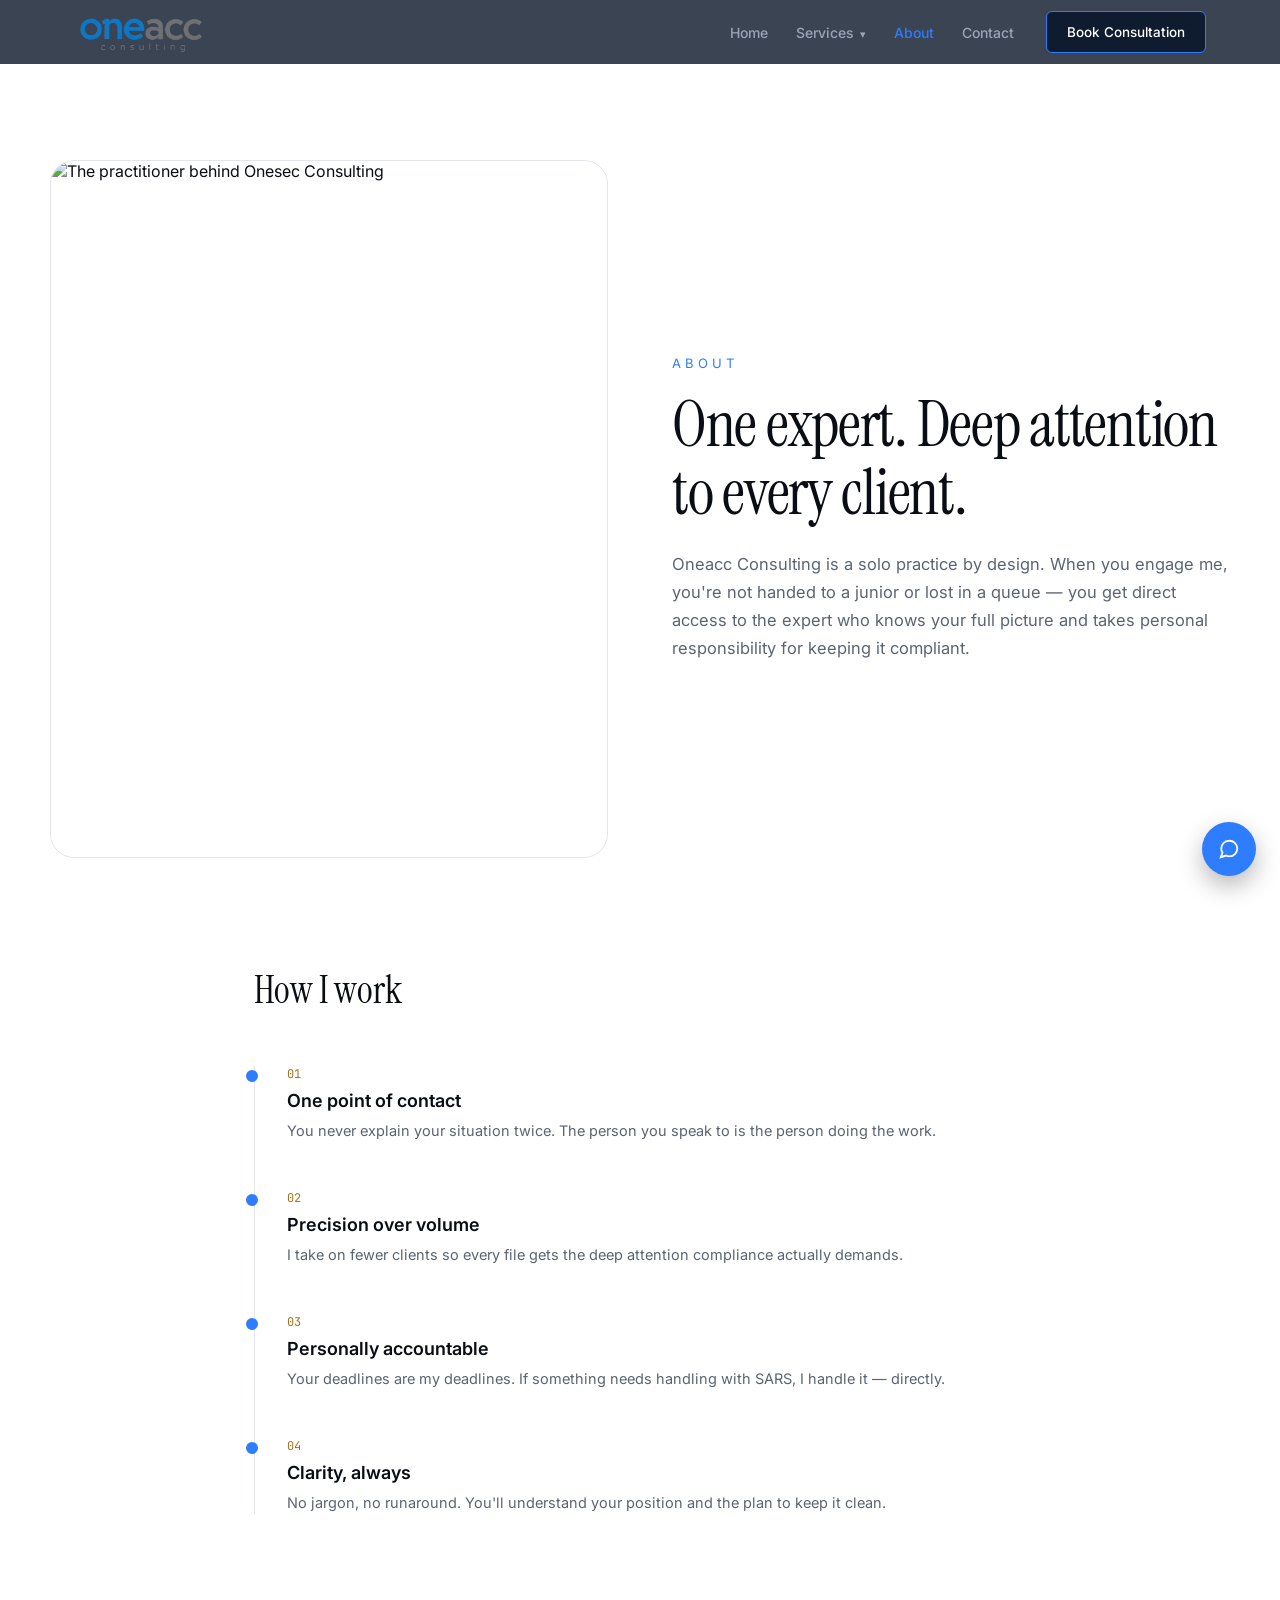
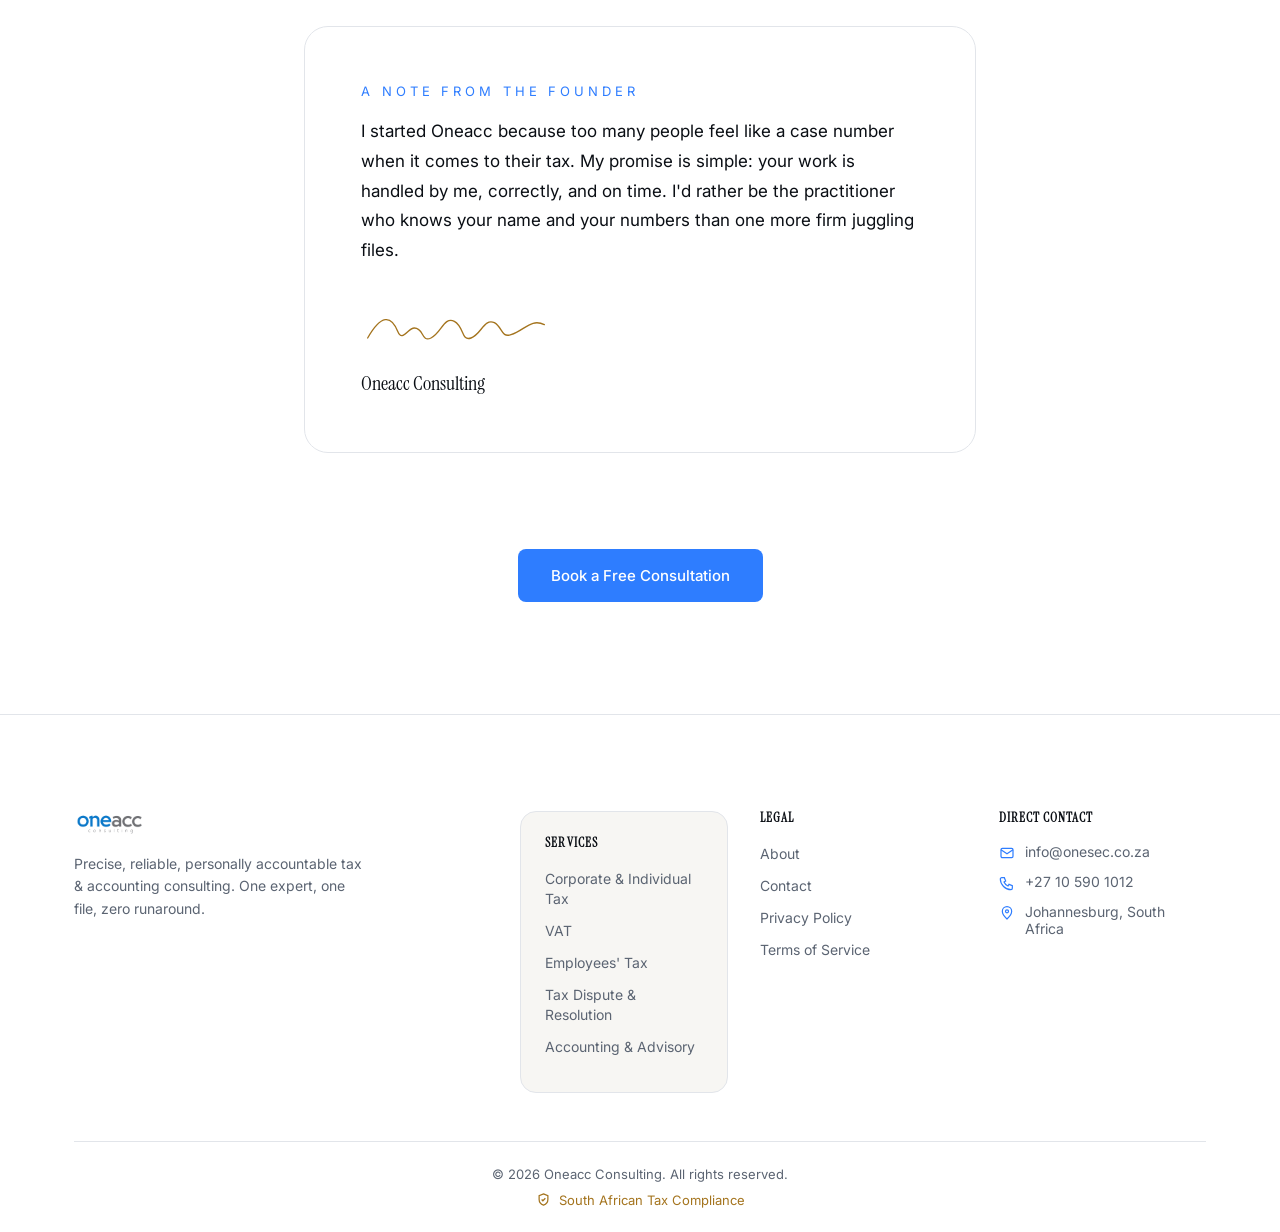
==== commit 44ebade9: "all changes" ====
--- a/about.html
+++ b/about.html
@@ -3,7 +3,7 @@
 <head>
 <meta charset="UTF-8" />
 <meta name="viewport" content="width=device-width, initial-scale=1.0" />
-<title>About — Onesec Consulting</title>
+<title>About — Oneacc Consulting</title>
 <meta name="description" content="Onesec Consulting is a solo practice by design — direct access to the expert who knows your full picture." />
 <link rel="preconnect" href="https://fonts.googleapis.com" />
 <link rel="preconnect" href="https://fonts.gstatic.com" crossorigin />
@@ -47,7 +47,7 @@
   <div class="reveal">
     <p class="eyebrow">About</p>
     <h1>One expert. Deep attention to every client.</h1>
-    <p class="bio" style="margin-top:24px;">Onesec Consulting is a solo practice by design. When you engage me, you're not handed to a junior or lost in a queue — you get direct access to the expert who knows your full picture and takes personal responsibility for keeping it compliant.</p>
+    <p class="bio" style="margin-top:24px;">Oneacc Consulting is a solo practice by design. When you engage me, you're not handed to a junior or lost in a queue — you get direct access to the expert who knows your full picture and takes personal responsibility for keeping it compliant.</p>
   </div>
 </section>
 
@@ -80,11 +80,11 @@
 <div class="founder-note-wrap">
   <div class="founder-note reveal">
     <p class="eyebrow">A note from the founder</p>
-    <p class="body">I started Onesec because too many people feel like a case number when it comes to their tax. My promise is simple: your work is handled by me, correctly, and on time. I'd rather be the practitioner who knows your name and your numbers than one more firm juggling files.</p>
+    <p class="body">I started Oneacc because too many people feel like a case number when it comes to their tax. My promise is simple: your work is handled by me, correctly, and on time. I'd rather be the practitioner who knows your name and your numbers than one more firm juggling files.</p>
     <svg class="signature-svg" viewBox="0 0 300 80" xmlns="http://www.w3.org/2000/svg">
       <path d="M10 55 C 30 20, 45 20, 55 45 C 62 62, 70 40, 80 40 C 95 40, 90 62, 105 55 C 120 48, 125 22, 140 30 C 155 38, 150 60, 165 55 C 180 50, 185 25, 200 32 C 212 38, 210 55, 225 50 C 245 44, 255 25, 275 35" />
     </svg>
-    <p class="signoff">Onesec Consulting</p>
+    <p class="signoff">Oneacc Consulting</p>
   </div>
 </div>
 
@@ -128,7 +128,7 @@
       </div>
     </div>
     <div class="footer-bottom">
-      <span>© <span id="year"></span> Onesec Consulting. All rights reserved.</span>
+      <span>© <span id="year"></span> Oneacc Consulting. All rights reserved.</span>
       <span class="compliance-badge">
         <svg class="gold-breath" viewBox="0 0 24 24" fill="none" stroke="currentColor" stroke-width="2"><path d="M12 3l7 3v6c0 4.5-3 7.5-7 9-4-1.5-7-4.5-7-9V6l7-3z"/><path d="M9 12l2 2 4-4"/></svg>
         South African Tax Compliance
@@ -147,7 +147,7 @@
     <button id="chat-close" aria-label="Close assistant"><svg viewBox="0 0 24 24" fill="none" stroke="currentColor" stroke-width="2"><path d="M6 6l12 12M18 6L6 18"/></svg></button>
   </div>
   <div class="chat-body" id="chat-body">
-    <div class="chat-msg bot">Hello — I'm the Onesec assistant. Ask me about our services, documents you'll need, or general SARS deadlines.</div>
+    <div class="chat-msg bot">Hello — I'm the Oneacc assistant. Ask me about our services, documents you'll need, or general SARS deadlines.</div>
   </div>
   <div class="chat-input-row">
     <input type="text" id="chat-input" placeholder="Ask about services, documents, deadlines…" />
--- a/styles.css
+++ b/styles.css
@@ -1,7 +1,4 @@
-/* ============================================
-   Onesec Consulting — stylesheet
-   Built to the project handover spec (§2, §10, §11)
-   ============================================ */
+
 
 :root {
   --navy: #0f1b2e;
@@ -44,6 +41,10 @@
 button { font-family: inherit; cursor: pointer; }
 
 .wrap { max-width: var(--container); margin: 0 auto; padding: 0 24px; }
+
+@media (max-width: 480px) {
+  .wrap { padding: 0 28px; }
+}
 
 :focus-visible { outline: 2px solid var(--action); outline-offset: 2px; }
 
